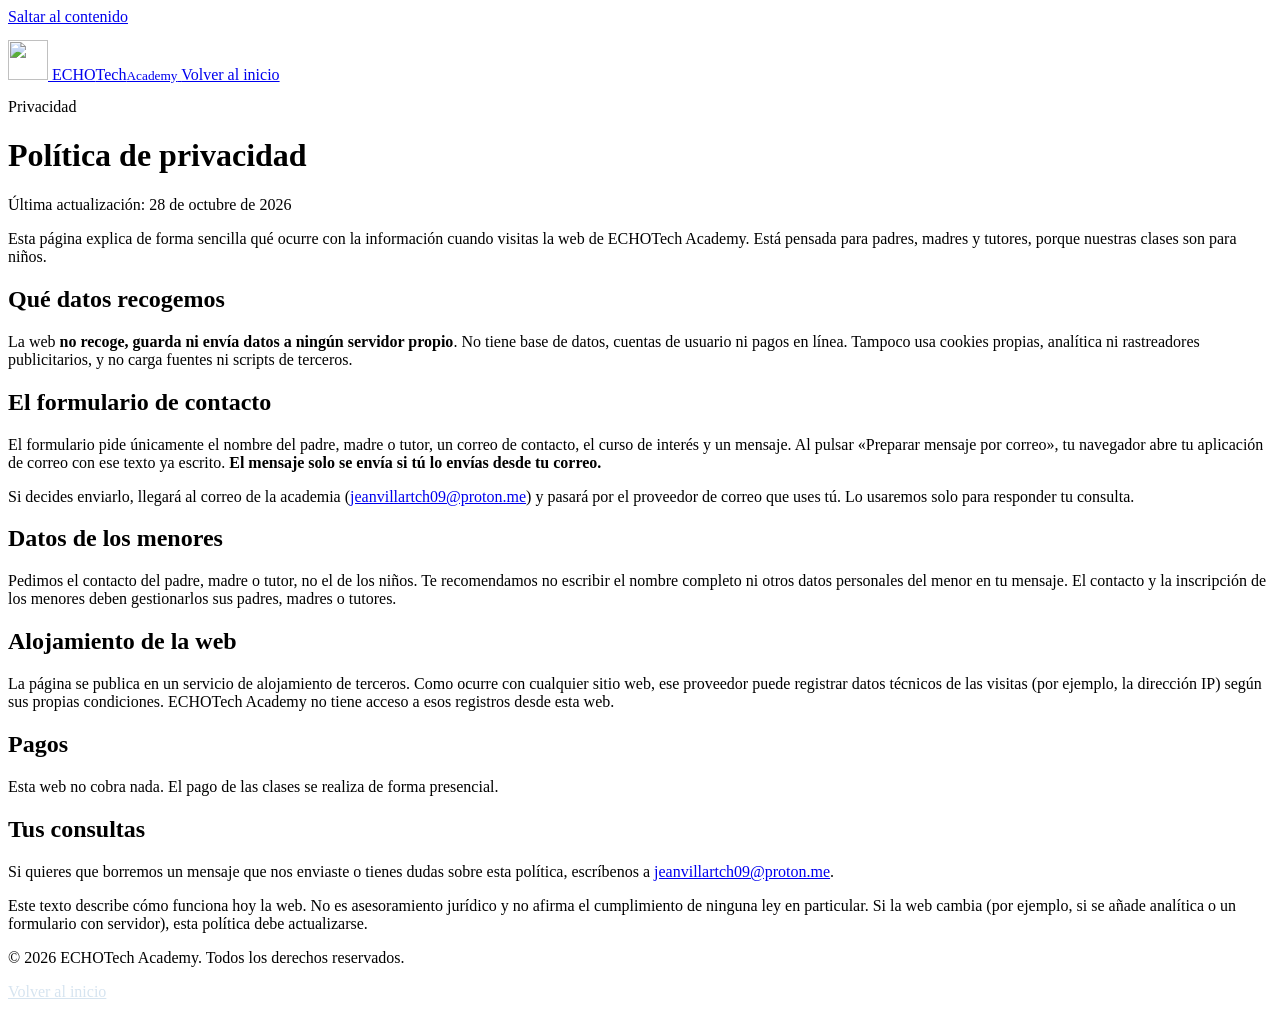
==== politica-privacidad.html @ c64ef02b "Add files via upload" ====
<!DOCTYPE html>
<html lang="es">
<head>
  <meta charset="utf-8">
  <meta name="viewport" content="width=device-width, initial-scale=1">
  <title>Política de privacidad | ECHOTech Academy</title>
  <meta name="description" content="Qué datos recoge (y qué datos no) la página web de ECHOTech Academy.">
  <meta name="theme-color" content="#071523">
  <link rel="icon" type="image/svg+xml" href="assets/icons/favicon.svg">
  <link rel="apple-touch-icon" href="assets/icons/apple-touch-icon.png">
  <link rel="stylesheet" href="css/styles.css">
</head>
<body>
  <a class="skip-link" href="#contenido">Saltar al contenido</a>

  <header class="site-header" style="position:static;height:auto;padding:14px 0">
    <div class="container header-inner" style="gap:16px;flex-wrap:wrap">
      <a class="brand" href="index.html" aria-label="ECHOTech Academy, volver al inicio">
        <img src="assets/images/logo-mark-dark.svg" width="40" height="40" alt="" aria-hidden="true">
        <span class="brand-name">ECHO<span>Tech</span><small>Academy</small></span>
      </a>
      <a class="btn btn-primary btn-sm" href="index.html">Volver al inicio</a>
    </div>
  </header>

  <main id="contenido" class="legal">
    <div class="container">
      <span class="eyebrow">Privacidad</span>
      <h1>Política de privacidad</h1>
      <p class="legal-date">Última actualización: 28 de octubre de 2026</p>

      <p>Esta página explica de forma sencilla qué ocurre con la información cuando visitas la web de ECHOTech Academy. Está pensada para padres, madres y tutores, porque nuestras clases son para niños.</p>

      <h2>Qué datos recogemos</h2>
      <p>La web <strong>no recoge, guarda ni envía datos a ningún servidor propio</strong>. No tiene base de datos, cuentas de usuario ni pagos en línea. Tampoco usa cookies propias, analítica ni rastreadores publicitarios, y no carga fuentes ni scripts de terceros.</p>

      <h2>El formulario de contacto</h2>
      <p>El formulario pide únicamente el nombre del padre, madre o tutor, un correo de contacto, el curso de interés y un mensaje. Al pulsar «Preparar mensaje por correo», tu navegador abre tu aplicación de correo con ese texto ya escrito. <strong>El mensaje solo se envía si tú lo envías desde tu correo.</strong></p>
      <p>Si decides enviarlo, llegará al correo de la academia (<a href="mailto:jeanvillartch09@proton.me">jeanvillartch09@proton.me</a>) y pasará por el proveedor de correo que uses tú. Lo usaremos solo para responder tu consulta.</p>

      <h2>Datos de los menores</h2>
      <p>Pedimos el contacto del padre, madre o tutor, no el de los niños. Te recomendamos no escribir el nombre completo ni otros datos personales del menor en tu mensaje. El contacto y la inscripción de los menores deben gestionarlos sus padres, madres o tutores.</p>

      <h2>Alojamiento de la web</h2>
      <p>La página se publica en un servicio de alojamiento de terceros. Como ocurre con cualquier sitio web, ese proveedor puede registrar datos técnicos de las visitas (por ejemplo, la dirección IP) según sus propias condiciones. ECHOTech Academy no tiene acceso a esos registros desde esta web.</p>

      <h2>Pagos</h2>
      <p>Esta web no cobra nada. El pago de las clases se realiza de forma presencial.</p>

      <h2>Tus consultas</h2>
      <p>Si quieres que borremos un mensaje que nos enviaste o tienes dudas sobre esta política, escríbenos a <a href="mailto:jeanvillartch09@proton.me">jeanvillartch09@proton.me</a>.</p>

      <p class="legal-note">Este texto describe cómo funciona hoy la web. No es asesoramiento jurídico y no afirma el cumplimiento de ninguna ley en particular. Si la web cambia (por ejemplo, si se añade analítica o un formulario con servidor), esta política debe actualizarse.</p>
    </div>
  </main>

  <footer class="site-footer">
    <div class="container footer-bottom" style="margin-top:0;border-top:0;padding-top:0">
      <p>© <span id="year">2026</span> ECHOTech Academy. Todos los derechos reservados.</p>
      <p><a href="index.html" style="color:#d6e4f0">Volver al inicio</a></p>
    </div>
  </footer>
  <script>
    var y = document.getElementById("year");
    if (y) y.textContent = String(new Date().getFullYear());
  </script>
</body>
</html>
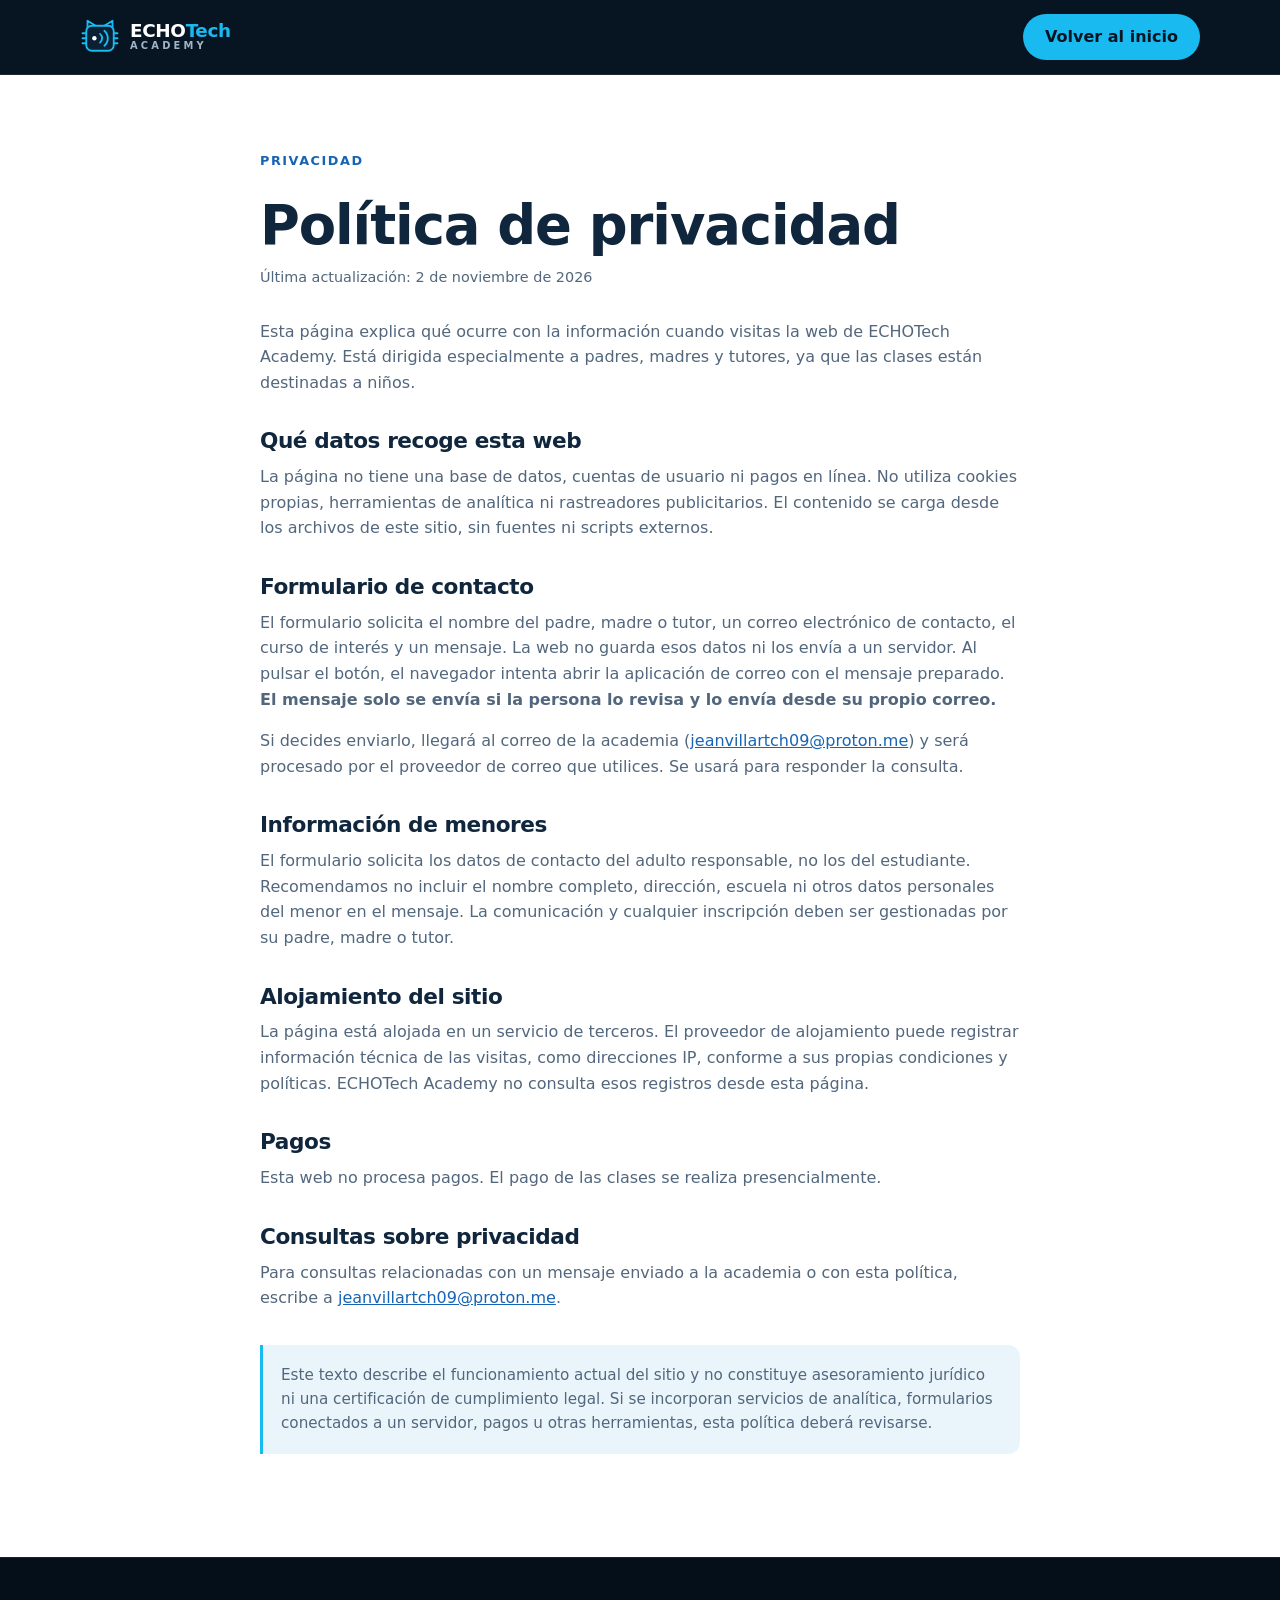
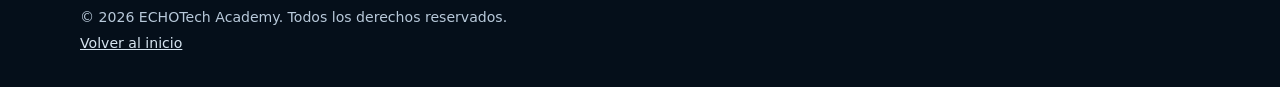
==== commit 8da529a1: "Fix privacy page asset paths and responsive layout" ====
--- a/politica-privacidad.html
+++ b/politica-privacidad.html
@@ -3,20 +3,28 @@
 <head>
   <meta charset="utf-8">
   <meta name="viewport" content="width=device-width, initial-scale=1">
+  <meta name="theme-color" content="#071523">
+  <meta name="description" content="Información sobre los datos que utiliza la página web de ECHOTech Academy.">
   <title>Política de privacidad | ECHOTech Academy</title>
-  <meta name="description" content="Qué datos recoge (y qué datos no) la página web de ECHOTech Academy.">
-  <meta name="theme-color" content="#071523">
-  <link rel="icon" type="image/svg+xml" href="assets/icons/favicon.svg">
-  <link rel="apple-touch-icon" href="assets/icons/apple-touch-icon.png">
-  <link rel="stylesheet" href="css/styles.css">
+  <link rel="icon" type="image/svg+xml" href="favicon.svg">
+  <link rel="apple-touch-icon" href="apple-touch-icon.png">
+  <link rel="stylesheet" href="styles.css">
+  <style>
+    .legal { padding: 72px 0 88px; }
+    .legal h1 { margin: 12px 0 8px; font-size: clamp(2.2rem, 5vw, 3.4rem); }
+    .legal h2 { margin: 34px 0 10px; font-size: 1.35rem; }
+    .legal p { max-width: 760px; color: var(--muted); }
+    .legal-date { font-size: .9rem; margin-bottom: 30px; }
+    .legal-note { margin-top: 34px; padding: 18px; border-left: 3px solid var(--cyan); background: #eaf5fb; border-radius: 0 12px 12px 0; }
+    .legal-header { position: static; height: auto; padding: 14px 0; }
+  </style>
 </head>
 <body>
   <a class="skip-link" href="#contenido">Saltar al contenido</a>
-
-  <header class="site-header" style="position:static;height:auto;padding:14px 0">
-    <div class="container header-inner" style="gap:16px;flex-wrap:wrap">
+  <header class="site-header legal-header">
+    <div class="container header-inner">
       <a class="brand" href="index.html" aria-label="ECHOTech Academy, volver al inicio">
-        <img src="assets/images/logo-mark-dark.svg" width="40" height="40" alt="" aria-hidden="true">
+        <img src="logo-mark-dark.svg" width="40" height="40" alt="" aria-hidden="true">
         <span class="brand-name">ECHO<span>Tech</span><small>Academy</small></span>
       </a>
       <a class="btn btn-primary btn-sm" href="index.html">Volver al inicio</a>
@@ -27,30 +35,30 @@
     <div class="container">
       <span class="eyebrow">Privacidad</span>
       <h1>Política de privacidad</h1>
-      <p class="legal-date">Última actualización: 28 de octubre de 2026</p>
+      <p class="legal-date">Última actualización: 2 de noviembre de 2026</p>
 
-      <p>Esta página explica de forma sencilla qué ocurre con la información cuando visitas la web de ECHOTech Academy. Está pensada para padres, madres y tutores, porque nuestras clases son para niños.</p>
+      <p>Esta página explica qué ocurre con la información cuando visitas la web de ECHOTech Academy. Está dirigida especialmente a padres, madres y tutores, ya que las clases están destinadas a niños.</p>
 
-      <h2>Qué datos recogemos</h2>
-      <p>La web <strong>no recoge, guarda ni envía datos a ningún servidor propio</strong>. No tiene base de datos, cuentas de usuario ni pagos en línea. Tampoco usa cookies propias, analítica ni rastreadores publicitarios, y no carga fuentes ni scripts de terceros.</p>
+      <h2>Qué datos recoge esta web</h2>
+      <p>La página no tiene una base de datos, cuentas de usuario ni pagos en línea. No utiliza cookies propias, herramientas de analítica ni rastreadores publicitarios. El contenido se carga desde los archivos de este sitio, sin fuentes ni scripts externos.</p>
 
-      <h2>El formulario de contacto</h2>
-      <p>El formulario pide únicamente el nombre del padre, madre o tutor, un correo de contacto, el curso de interés y un mensaje. Al pulsar «Preparar mensaje por correo», tu navegador abre tu aplicación de correo con ese texto ya escrito. <strong>El mensaje solo se envía si tú lo envías desde tu correo.</strong></p>
-      <p>Si decides enviarlo, llegará al correo de la academia (<a href="mailto:jeanvillartch09@proton.me">jeanvillartch09@proton.me</a>) y pasará por el proveedor de correo que uses tú. Lo usaremos solo para responder tu consulta.</p>
+      <h2>Formulario de contacto</h2>
+      <p>El formulario solicita el nombre del padre, madre o tutor, un correo electrónico de contacto, el curso de interés y un mensaje. La web no guarda esos datos ni los envía a un servidor. Al pulsar el botón, el navegador intenta abrir la aplicación de correo con el mensaje preparado. <strong>El mensaje solo se envía si la persona lo revisa y lo envía desde su propio correo.</strong></p>
+      <p>Si decides enviarlo, llegará al correo de la academia (<a href="mailto:jeanvillartch09@proton.me">jeanvillartch09@proton.me</a>) y será procesado por el proveedor de correo que utilices. Se usará para responder la consulta.</p>
 
-      <h2>Datos de los menores</h2>
-      <p>Pedimos el contacto del padre, madre o tutor, no el de los niños. Te recomendamos no escribir el nombre completo ni otros datos personales del menor en tu mensaje. El contacto y la inscripción de los menores deben gestionarlos sus padres, madres o tutores.</p>
+      <h2>Información de menores</h2>
+      <p>El formulario solicita los datos de contacto del adulto responsable, no los del estudiante. Recomendamos no incluir el nombre completo, dirección, escuela ni otros datos personales del menor en el mensaje. La comunicación y cualquier inscripción deben ser gestionadas por su padre, madre o tutor.</p>
 
-      <h2>Alojamiento de la web</h2>
-      <p>La página se publica en un servicio de alojamiento de terceros. Como ocurre con cualquier sitio web, ese proveedor puede registrar datos técnicos de las visitas (por ejemplo, la dirección IP) según sus propias condiciones. ECHOTech Academy no tiene acceso a esos registros desde esta web.</p>
+      <h2>Alojamiento del sitio</h2>
+      <p>La página está alojada en un servicio de terceros. El proveedor de alojamiento puede registrar información técnica de las visitas, como direcciones IP, conforme a sus propias condiciones y políticas. ECHOTech Academy no consulta esos registros desde esta página.</p>
 
       <h2>Pagos</h2>
-      <p>Esta web no cobra nada. El pago de las clases se realiza de forma presencial.</p>
+      <p>Esta web no procesa pagos. El pago de las clases se realiza presencialmente.</p>
 
-      <h2>Tus consultas</h2>
-      <p>Si quieres que borremos un mensaje que nos enviaste o tienes dudas sobre esta política, escríbenos a <a href="mailto:jeanvillartch09@proton.me">jeanvillartch09@proton.me</a>.</p>
+      <h2>Consultas sobre privacidad</h2>
+      <p>Para consultas relacionadas con un mensaje enviado a la academia o con esta política, escribe a <a href="mailto:jeanvillartch09@proton.me">jeanvillartch09@proton.me</a>.</p>
 
-      <p class="legal-note">Este texto describe cómo funciona hoy la web. No es asesoramiento jurídico y no afirma el cumplimiento de ninguna ley en particular. Si la web cambia (por ejemplo, si se añade analítica o un formulario con servidor), esta política debe actualizarse.</p>
+      <p class="legal-note">Este texto describe el funcionamiento actual del sitio y no constituye asesoramiento jurídico ni una certificación de cumplimiento legal. Si se incorporan servicios de analítica, formularios conectados a un servidor, pagos u otras herramientas, esta política deberá revisarse.</p>
     </div>
   </main>
 
@@ -61,8 +69,8 @@
     </div>
   </footer>
   <script>
-    var y = document.getElementById("year");
-    if (y) y.textContent = String(new Date().getFullYear());
+    var year = document.getElementById("year");
+    if (year) year.textContent = String(new Date().getFullYear());
   </script>
 </body>
-</html>
+</html>
--- a/styles.css
+++ b/styles.css
@@ -0,0 +1,1274 @@
+/* =========================================================
+   ECHOTech Academy – Hoja de estilos (mobile-first)
+   Índice:
+   1. Variables y base
+   2. Utilidades y botones
+   3. Encabezado y navegación
+   4. Hero
+   5. Cursos
+   6. Sobre nosotros
+   7. Información y precio
+   8. Preguntas frecuentes
+   9. Contacto y formulario
+   10. Pie de página
+   11. Animaciones y movimiento reducido
+   ========================================================= */
+
+/* 1. Variables y base ------------------------------------ */
+:root {
+  --night: #071523;
+  --navy: #0c2034;
+  --cyan: #19baf0;
+  --blue: #1764b4;
+  --white: #ffffff;
+  --light: #f5f9fd;
+  --text: #10263d;
+  --muted: #52677d;
+  --line: #d9e5f1;
+  --radius: 18px;
+  --header-h: 68px;
+  --shadow: 0 10px 30px rgba(16, 38, 61, 0.1);
+  --font: "Inter", "Manrope", system-ui, -apple-system, "Segoe UI", Roboto,
+    "Helvetica Neue", Arial, sans-serif;
+}
+
+*,
+*::before,
+*::after {
+  box-sizing: border-box;
+}
+
+html {
+  scroll-behavior: smooth;
+  scroll-padding-top: calc(var(--header-h) + 16px);
+  -webkit-text-size-adjust: 100%;
+}
+
+body {
+  margin: 0;
+  font-family: var(--font);
+  font-size: 1rem;
+  line-height: 1.6;
+  color: var(--text);
+  background: var(--light);
+  overflow-x: clip;
+}
+
+img,
+svg {
+  display: block;
+  max-width: 100%;
+  height: auto;
+}
+
+h1,
+h2,
+h3 {
+  margin: 0 0 0.5em;
+  line-height: 1.15;
+  letter-spacing: -0.02em;
+}
+
+p {
+  margin: 0 0 1em;
+}
+
+a {
+  color: var(--blue);
+}
+
+:focus-visible {
+  outline: 3px solid var(--blue);
+  outline-offset: 3px;
+  border-radius: 6px;
+}
+
+.dark :focus-visible,
+.site-header :focus-visible,
+.site-footer :focus-visible,
+.skip-link:focus-visible {
+  outline-color: var(--cyan);
+}
+
+.container {
+  width: min(100% - 40px, 1120px);
+  margin-inline: auto;
+}
+
+/* 2. Utilidades y botones -------------------------------- */
+.sr-only {
+  position: absolute;
+  width: 1px;
+  height: 1px;
+  margin: -1px;
+  padding: 0;
+  overflow: hidden;
+  clip: rect(0, 0, 0, 0);
+  white-space: nowrap;
+  border: 0;
+}
+
+.skip-link {
+  position: fixed;
+  top: 8px;
+  left: 8px;
+  z-index: 200;
+  padding: 10px 16px;
+  background: var(--night);
+  color: var(--white);
+  border-radius: 8px;
+  transform: translateY(-200%);
+}
+
+.skip-link:focus {
+  transform: translateY(0);
+}
+
+.section {
+  padding: 72px 0;
+}
+
+.dark {
+  background: var(--night);
+  color: var(--white);
+}
+
+.section-head {
+  max-width: 680px;
+  margin-bottom: 40px;
+}
+
+.section-head p {
+  color: var(--muted);
+  font-size: 1.08rem;
+}
+
+.dark .section-head p {
+  color: #b8c9da;
+}
+
+.eyebrow {
+  display: inline-block;
+  margin-bottom: 0.75rem;
+  font-size: 0.8rem;
+  font-weight: 700;
+  letter-spacing: 0.12em;
+  text-transform: uppercase;
+  color: var(--blue);
+}
+
+.dark .eyebrow {
+  color: var(--cyan);
+}
+
+h2 {
+  font-size: clamp(1.7rem, 5.5vw, 2.5rem);
+  font-weight: 800;
+}
+
+.btn {
+  display: inline-flex;
+  align-items: center;
+  justify-content: center;
+  gap: 8px;
+  min-height: 48px;
+  padding: 12px 24px;
+  font: inherit;
+  font-weight: 700;
+  text-align: center;
+  text-decoration: none;
+  border: 2px solid transparent;
+  border-radius: 999px;
+  cursor: pointer;
+  transition: transform 0.2s ease, box-shadow 0.2s ease, background 0.2s ease,
+    color 0.2s ease, border-color 0.2s ease;
+}
+
+.btn:hover {
+  transform: translateY(-2px);
+}
+
+.btn:active {
+  transform: translateY(0);
+}
+
+.btn-primary {
+  background: var(--cyan);
+  color: var(--night);
+}
+
+.btn-primary:hover {
+  background: #4cccf6;
+  box-shadow: 0 8px 22px rgba(25, 186, 240, 0.35);
+}
+
+.btn-ghost {
+  color: var(--white);
+  border-color: rgba(255, 255, 255, 0.45);
+  background: transparent;
+}
+
+.btn-ghost:hover {
+  border-color: var(--cyan);
+  background: rgba(25, 186, 240, 0.12);
+}
+
+.btn-outline {
+  color: var(--blue);
+  border-color: var(--blue);
+  background: transparent;
+}
+
+.btn-outline:hover {
+  background: var(--blue);
+  color: var(--white);
+}
+
+.btn-sm {
+  min-height: 44px;
+  padding: 8px 20px;
+}
+
+/* 3. Encabezado y navegación ----------------------------- */
+.site-header {
+  position: fixed;
+  inset: 0 0 auto 0;
+  z-index: 100;
+  height: var(--header-h);
+  background: var(--night);
+  color: var(--white);
+  border-bottom: 1px solid rgba(255, 255, 255, 0.08);
+  transition: box-shadow 0.25s ease;
+}
+
+.site-header.is-scrolled {
+  box-shadow: 0 6px 24px rgba(0, 0, 0, 0.35);
+}
+
+.header-inner {
+  display: flex;
+  align-items: center;
+  justify-content: space-between;
+  height: 100%;
+}
+
+.brand {
+  display: inline-flex;
+  align-items: center;
+  gap: 10px;
+  color: var(--white);
+  text-decoration: none;
+}
+
+.brand img {
+  width: 40px;
+  height: 40px;
+}
+
+.brand-name {
+  font-size: 1.15rem;
+  font-weight: 800;
+  letter-spacing: -0.02em;
+  line-height: 1.1;
+}
+
+.brand-name span {
+  color: var(--cyan);
+}
+
+.brand-name small {
+  display: block;
+  font-size: 0.62rem;
+  font-weight: 600;
+  letter-spacing: 0.32em;
+  text-transform: uppercase;
+  color: #9fb4c7;
+}
+
+.nav-toggle {
+  display: inline-flex;
+  flex-direction: column;
+  align-items: center;
+  justify-content: center;
+  gap: 5px;
+  width: 48px;
+  height: 48px;
+  padding: 0;
+  background: transparent;
+  border: 2px solid rgba(255, 255, 255, 0.3);
+  border-radius: 12px;
+  cursor: pointer;
+}
+
+.nav-toggle .bar {
+  display: block;
+  width: 22px;
+  height: 2.5px;
+  background: var(--white);
+  border-radius: 2px;
+  transition: transform 0.25s ease, opacity 0.2s ease;
+}
+
+.nav-toggle[aria-expanded="true"] .bar:nth-child(2) {
+  transform: translateY(7.5px) rotate(45deg);
+}
+
+.nav-toggle[aria-expanded="true"] .bar:nth-child(3) {
+  opacity: 0;
+}
+
+.nav-toggle[aria-expanded="true"] .bar:nth-child(4) {
+  transform: translateY(-7.5px) rotate(-45deg);
+}
+
+/* Menú móvil: panel desplegable bajo el encabezado */
+.nav-menu {
+  position: absolute;
+  top: var(--header-h);
+  left: 0;
+  right: 0;
+  margin: 0;
+  padding: 12px 20px 22px;
+  list-style: none;
+  background: var(--navy);
+  border-bottom: 1px solid rgba(255, 255, 255, 0.1);
+  opacity: 0;
+  visibility: hidden;
+  transform: translateY(-8px);
+  transition: opacity 0.25s ease, transform 0.25s ease, visibility 0s 0.25s;
+}
+
+.nav-menu.is-open {
+  opacity: 1;
+  visibility: visible;
+  transform: translateY(0);
+  transition-delay: 0s;
+}
+
+.nav-menu a:not(.btn) {
+  display: block;
+  padding: 14px 4px;
+  color: #d6e4f0;
+  font-weight: 600;
+  text-decoration: none;
+  border-bottom: 1px solid rgba(255, 255, 255, 0.08);
+}
+
+.nav-menu a:not(.btn):hover {
+  color: var(--white);
+}
+
+.nav-menu .nav-cta {
+  margin-top: 16px;
+}
+
+.nav-menu .nav-cta .btn {
+  width: 100%;
+}
+
+/* Sin JavaScript: el menú se muestra siempre */
+html:not(.js) .nav-toggle {
+  display: none;
+}
+
+html:not(.js) .site-header {
+  position: static;
+  height: auto;
+}
+
+html:not(.js) .nav-menu {
+  position: static;
+  opacity: 1;
+  visibility: visible;
+  transform: none;
+}
+
+html:not(.js) .hero {
+  padding-top: 40px;
+}
+
+/* 4. Hero ------------------------------------------------ */
+.hero {
+  position: relative;
+  padding: calc(var(--header-h) + 44px) 0 64px;
+  overflow: hidden;
+  color: var(--white);
+  background: radial-gradient(
+      800px 480px at 90% 0%,
+      rgba(25, 186, 240, 0.22),
+      transparent 60%
+    ),
+    radial-gradient(
+      700px 480px at 0% 100%,
+      rgba(23, 100, 180, 0.35),
+      transparent 60%
+    ),
+    var(--night);
+}
+
+.hero::before {
+  content: "";
+  position: absolute;
+  inset: 0;
+  background-image: linear-gradient(rgba(255, 255, 255, 0.045) 1px, transparent 1px),
+    linear-gradient(90deg, rgba(255, 255, 255, 0.045) 1px, transparent 1px);
+  background-size: 48px 48px;
+  mask-image: linear-gradient(to bottom, #000 0%, transparent 85%);
+  -webkit-mask-image: linear-gradient(to bottom, #000 0%, transparent 85%);
+  pointer-events: none;
+}
+
+.hero-grid {
+  position: relative;
+  display: grid;
+  gap: 40px;
+  align-items: center;
+}
+
+.hero-badge {
+  display: inline-block;
+  margin-bottom: 18px;
+  padding: 6px 14px;
+  font-size: 0.85rem;
+  font-weight: 700;
+  letter-spacing: 0.04em;
+  color: var(--cyan);
+  background: rgba(25, 186, 240, 0.12);
+  border: 1px solid rgba(25, 186, 240, 0.35);
+  border-radius: 999px;
+}
+
+.hero h1 {
+  font-size: clamp(2.4rem, 11vw, 4.2rem);
+  font-weight: 800;
+  margin-bottom: 0.25em;
+}
+
+.hero h1 span {
+  color: var(--cyan);
+}
+
+.hero-tagline {
+  margin-bottom: 0.6em;
+  font-size: clamp(1.2rem, 4.6vw, 1.6rem);
+  font-weight: 700;
+}
+
+.hero-desc {
+  max-width: 540px;
+  color: #b8c9da;
+  font-size: 1.1rem;
+}
+
+.hero-actions {
+  display: flex;
+  flex-direction: column;
+  gap: 12px;
+  margin: 28px 0 26px;
+}
+
+.hero-facts {
+  display: flex;
+  flex-wrap: wrap;
+  gap: 10px;
+  margin: 0;
+  padding: 0;
+  list-style: none;
+}
+
+.hero-facts li {
+  padding: 6px 14px;
+  font-size: 0.9rem;
+  font-weight: 600;
+  color: #d6e4f0;
+  background: rgba(255, 255, 255, 0.07);
+  border-radius: 999px;
+}
+
+.hero-visual img {
+  width: 100%;
+  max-width: 560px;
+  margin-inline: auto;
+}
+
+/* 5. Cursos ---------------------------------------------- */
+.courses {
+  background: var(--light);
+}
+
+.course-grid {
+  display: grid;
+  gap: 20px;
+  grid-template-columns: repeat(auto-fit, minmax(min(100%, 250px), 1fr));
+}
+
+.course-card {
+  display: flex;
+  flex-direction: column;
+  padding: 26px 24px 24px;
+  background: var(--white);
+  border: 1px solid var(--line);
+  border-top: 4px solid var(--accent);
+  border-radius: var(--radius);
+  box-shadow: var(--shadow);
+  transition: transform 0.25s ease, box-shadow 0.25s ease;
+}
+
+.course-card:hover {
+  transform: translateY(-4px);
+  box-shadow: 0 18px 38px rgba(16, 38, 61, 0.16);
+}
+
+.course-card--1 { --accent: #19baf0; --accent-dark: #0a7ba3; --accent-soft: #e3f6fd; }
+.course-card--2 { --accent: #1764b4; --accent-dark: #1764b4; --accent-soft: #e6effa; }
+.course-card--3 { --accent: #7b61ff; --accent-dark: #5238d6; --accent-soft: #eeeaff; }
+.course-card--4 { --accent: #12b886; --accent-dark: #0b7a59; --accent-soft: #e0f7ef; }
+
+.course-icon {
+  display: grid;
+  place-items: center;
+  width: 56px;
+  height: 56px;
+  margin-bottom: 16px;
+  color: var(--accent-dark);
+  background: var(--accent-soft);
+  border-radius: 14px;
+}
+
+.course-icon svg {
+  width: 28px;
+  height: 28px;
+}
+
+.course-card h3 {
+  font-size: 1.35rem;
+  font-weight: 800;
+}
+
+.course-card > p {
+  color: var(--muted);
+  font-size: 0.98rem;
+}
+
+.topics-label {
+  margin: 4px 0 8px;
+  font-size: 0.78rem;
+  font-weight: 700;
+  letter-spacing: 0.08em;
+  text-transform: uppercase;
+  color: var(--muted);
+}
+
+.topics {
+  margin: 0 0 22px;
+  padding: 0;
+  list-style: none;
+  font-size: 0.95rem;
+}
+
+.topics li {
+  position: relative;
+  padding: 3px 0 3px 24px;
+}
+
+.topics li::before {
+  content: "";
+  position: absolute;
+  left: 4px;
+  top: 0.78em;
+  width: 8px;
+  height: 8px;
+  background: var(--accent);
+  border-radius: 50%;
+}
+
+.course-card .btn {
+  margin-top: auto;
+}
+
+.courses-note {
+  margin: 28px 0 0;
+  padding: 16px 20px;
+  font-size: 0.95rem;
+  color: var(--muted);
+  background: var(--white);
+  border-left: 4px solid var(--cyan);
+  border-radius: 10px;
+}
+
+/* 6. Sobre nosotros -------------------------------------- */
+.about {
+  background: var(--night);
+}
+
+.principles {
+  display: grid;
+  gap: 16px;
+  margin: 0;
+  padding: 0;
+  list-style: none;
+  counter-reset: principle;
+  grid-template-columns: repeat(auto-fit, minmax(min(100%, 300px), 1fr));
+}
+
+.principles li {
+  position: relative;
+  padding: 22px 22px 22px 78px;
+  background: var(--navy);
+  border: 1px solid rgba(255, 255, 255, 0.08);
+  border-radius: var(--radius);
+  counter-increment: principle;
+}
+
+.principles li::before {
+  content: counter(principle);
+  position: absolute;
+  left: 22px;
+  top: 22px;
+  display: grid;
+  place-items: center;
+  width: 40px;
+  height: 40px;
+  font-weight: 800;
+  color: var(--night);
+  background: var(--cyan);
+  border-radius: 12px;
+}
+
+.principles h3 {
+  margin-bottom: 4px;
+  font-size: 1.08rem;
+}
+
+.principles p {
+  margin: 0;
+  font-size: 0.95rem;
+  color: #b8c9da;
+}
+
+/* 7. Información y precio -------------------------------- */
+.info {
+  background: var(--light);
+}
+
+.info-grid {
+  display: grid;
+  gap: 24px;
+}
+
+.info-list {
+  display: grid;
+  gap: 14px;
+  margin: 0;
+}
+
+.info-list > div {
+  padding: 20px 22px;
+  background: var(--white);
+  border: 1px solid var(--line);
+  border-radius: var(--radius);
+}
+
+.info-list dt {
+  font-size: 0.8rem;
+  font-weight: 700;
+  letter-spacing: 0.1em;
+  text-transform: uppercase;
+  color: var(--muted);
+}
+
+.info-list dd {
+  margin: 4px 0 0;
+  font-size: 1.3rem;
+  font-weight: 800;
+}
+
+.price-card {
+  display: flex;
+  flex-direction: column;
+  justify-content: center;
+  padding: 34px 28px;
+  color: var(--white);
+  background: linear-gradient(150deg, var(--navy), var(--night));
+  border: 2px solid var(--cyan);
+  border-radius: 22px;
+  box-shadow: 0 18px 44px rgba(7, 21, 35, 0.3);
+}
+
+.price-label {
+  font-size: 0.85rem;
+  font-weight: 700;
+  letter-spacing: 0.12em;
+  text-transform: uppercase;
+  color: var(--cyan);
+}
+
+.price-amount {
+  margin: 6px 0 0;
+  font-size: clamp(3.4rem, 15vw, 5rem);
+  font-weight: 800;
+  line-height: 1;
+  letter-spacing: -0.03em;
+}
+
+.price-amount small {
+  font-size: 0.32em;
+  font-weight: 700;
+  letter-spacing: 0;
+  color: #b8c9da;
+}
+
+.price-note {
+  margin: 14px 0 22px;
+  color: #b8c9da;
+}
+
+.info-note {
+  margin: 28px 0 0;
+  color: var(--muted);
+}
+
+/* 8. Preguntas frecuentes -------------------------------- */
+.faq {
+  background: var(--white);
+}
+
+.faq-list {
+  display: grid;
+  gap: 12px;
+  max-width: 820px;
+}
+
+.faq-item {
+  background: var(--light);
+  border: 1px solid var(--line);
+  border-radius: 14px;
+}
+
+.faq-item h3 {
+  margin: 0;
+  font-size: 1rem;
+  letter-spacing: 0;
+}
+
+.faq-q {
+  display: flex;
+  align-items: center;
+  justify-content: space-between;
+  gap: 16px;
+  width: 100%;
+  min-height: 56px;
+  padding: 14px 20px;
+  font: inherit;
+  font-weight: 700;
+  text-align: left;
+  color: var(--text);
+  background: transparent;
+  border: 0;
+  border-radius: 14px;
+  cursor: pointer;
+}
+
+.faq-q:hover {
+  color: var(--blue);
+}
+
+.faq-icon {
+  position: relative;
+  flex: none;
+  width: 22px;
+  height: 22px;
+}
+
+.faq-icon::before,
+.faq-icon::after {
+  content: "";
+  position: absolute;
+  top: 50%;
+  left: 50%;
+  width: 14px;
+  height: 2.5px;
+  margin: -1.25px 0 0 -7px;
+  background: var(--blue);
+  border-radius: 2px;
+  transition: transform 0.25s ease;
+}
+
+.faq-icon::after {
+  transform: rotate(90deg);
+}
+
+.faq-item.is-open .faq-icon::after {
+  transform: rotate(0deg);
+}
+
+.faq-panel {
+  display: grid;
+  grid-template-rows: 1fr;
+}
+
+.faq-panel > div {
+  overflow: hidden;
+}
+
+.faq-panel p {
+  margin: 0;
+  padding: 0 20px 18px;
+  color: var(--muted);
+}
+
+/* Con JavaScript, el panel empieza cerrado */
+.js .faq-panel {
+  grid-template-rows: 0fr;
+  visibility: hidden;
+  transition: grid-template-rows 0.3s ease, visibility 0s 0.3s;
+}
+
+.js .faq-item.is-open .faq-panel {
+  grid-template-rows: 1fr;
+  visibility: visible;
+  transition-delay: 0s;
+}
+
+/* 9. Contacto y formulario ------------------------------- */
+.contact {
+  background: radial-gradient(
+      700px 420px at 100% 0%,
+      rgba(25, 186, 240, 0.18),
+      transparent 60%
+    ),
+    var(--night);
+}
+
+.contact-grid {
+  display: grid;
+  gap: 32px;
+}
+
+.contact-steps {
+  margin: 24px 0 0;
+  padding: 0;
+  list-style: none;
+  counter-reset: step;
+}
+
+.contact-steps li {
+  position: relative;
+  margin-bottom: 14px;
+  padding-left: 44px;
+  color: #d6e4f0;
+  counter-increment: step;
+}
+
+.contact-steps li::before {
+  content: counter(step);
+  position: absolute;
+  left: 0;
+  top: -2px;
+  display: grid;
+  place-items: center;
+  width: 30px;
+  height: 30px;
+  font-size: 0.9rem;
+  font-weight: 800;
+  color: var(--night);
+  background: var(--cyan);
+  border-radius: 50%;
+}
+
+.form-card {
+  padding: 26px 22px;
+  color: var(--text);
+  background: var(--white);
+  border-radius: 22px;
+  box-shadow: 0 20px 50px rgba(0, 0, 0, 0.35);
+}
+
+.admin-notice {
+  margin-bottom: 20px;
+  padding: 14px 16px;
+  font-size: 0.95rem;
+  color: #5a4300;
+  background: #fff4ce;
+  border: 1px solid #e5c34d;
+  border-radius: 12px;
+}
+
+.admin-notice code {
+  padding: 1px 6px;
+  font-size: 0.9em;
+  background: rgba(0, 0, 0, 0.07);
+  border-radius: 4px;
+}
+
+.field {
+  margin-bottom: 18px;
+}
+
+.field label {
+  display: block;
+  margin-bottom: 6px;
+  font-weight: 700;
+}
+
+.field input,
+.field select,
+.field textarea {
+  width: 100%;
+  min-height: 48px;
+  padding: 12px 14px;
+  font: inherit;
+  font-size: 1rem;
+  color: var(--text);
+  background: var(--white);
+  border: 2px solid #9db3c9;
+  border-radius: 12px;
+  transition: border-color 0.2s ease, box-shadow 0.2s ease;
+}
+
+.field textarea {
+  min-height: 130px;
+  resize: vertical;
+}
+
+.field input:focus,
+.field select:focus,
+.field textarea:focus {
+  border-color: var(--blue);
+  box-shadow: 0 0 0 3px rgba(23, 100, 180, 0.25);
+  outline: none;
+}
+
+.field [aria-invalid="true"] {
+  border-color: #b3261e;
+}
+
+.field-hint {
+  margin: 6px 0 0;
+  font-size: 0.85rem;
+  color: var(--muted);
+}
+
+.field-error {
+  min-height: 1.3em;
+  margin: 6px 0 0;
+  font-size: 0.9rem;
+  font-weight: 600;
+  color: #b3261e;
+}
+
+.field-error:empty {
+  min-height: 0;
+  margin: 0;
+}
+
+.field select.is-highlighted {
+  animation: select-glow 1.6s ease;
+}
+
+.course-status {
+  margin: 6px 0 0;
+  font-size: 0.9rem;
+  font-weight: 600;
+  color: #0b7a59;
+}
+
+.form-privacy {
+  margin: 4px 0 18px;
+  padding: 14px 16px;
+  font-size: 0.88rem;
+  color: var(--muted);
+  background: var(--light);
+  border-radius: 12px;
+}
+
+.form-privacy p {
+  margin: 0 0 0.6em;
+}
+
+.form-privacy p:last-child {
+  margin: 0;
+}
+
+.form-status {
+  margin-top: 18px;
+  padding: 14px 16px;
+  font-weight: 600;
+  border-radius: 12px;
+}
+
+.form-status:empty {
+  display: none;
+}
+
+.form-status.is-info {
+  color: #0b4f7a;
+  background: #e3f6fd;
+  border: 1px solid #9bd9f2;
+}
+
+.form-status.is-warn {
+  color: #5a4300;
+  background: #fff4ce;
+  border: 1px solid #e5c34d;
+}
+
+.form-status.is-error {
+  color: #8c1d18;
+  background: #fdeceb;
+  border: 1px solid #f1a9a5;
+}
+
+.fallback {
+  margin-top: 14px;
+  font-size: 0.92rem;
+}
+
+.fallback summary {
+  cursor: pointer;
+  font-weight: 700;
+  color: var(--blue);
+}
+
+.fallback textarea {
+  width: 100%;
+  min-height: 150px;
+  margin: 10px 0;
+  padding: 12px;
+  font: inherit;
+  font-size: 0.9rem;
+  color: var(--text);
+  background: var(--light);
+  border: 1px solid var(--line);
+  border-radius: 10px;
+}
+
+.fallback-address {
+  margin: 10px 0 0;
+}
+
+/* 10. Pie de página -------------------------------------- */
+.site-footer {
+  padding: 48px 0 28px;
+  color: #b8c9da;
+  background: #050f1a;
+  border-top: 1px solid rgba(255, 255, 255, 0.08);
+}
+
+.footer-grid {
+  display: grid;
+  gap: 28px;
+}
+
+.site-footer .brand {
+  margin-bottom: 12px;
+}
+
+.footer-tagline {
+  max-width: 320px;
+  margin: 0;
+}
+
+.footer-title {
+  margin: 0 0 10px;
+  font-size: 0.8rem;
+  letter-spacing: 0.12em;
+  text-transform: uppercase;
+  color: var(--white);
+}
+
+.footer-links {
+  display: grid;
+  gap: 2px;
+  margin: 0;
+  padding: 0;
+  list-style: none;
+}
+
+.footer-links a {
+  display: inline-block;
+  padding: 6px 0;
+  color: #d6e4f0;
+  text-decoration: none;
+}
+
+.footer-links a:hover {
+  color: var(--cyan);
+  text-decoration: underline;
+}
+
+.footer-bottom {
+  margin-top: 32px;
+  padding-top: 20px;
+  font-size: 0.88rem;
+  border-top: 1px solid rgba(255, 255, 255, 0.08);
+}
+
+.footer-bottom p {
+  margin: 0 0 4px;
+}
+
+/* Página de política de privacidad */
+.legal {
+  padding: 48px 0 80px;
+  background: var(--white);
+}
+
+.legal .container {
+  max-width: 760px;
+}
+
+.legal h1 {
+  font-size: clamp(2rem, 7vw, 2.8rem);
+  font-weight: 800;
+}
+
+.legal h2 {
+  margin-top: 1.8em;
+  font-size: 1.3rem;
+}
+
+.legal-date {
+  color: var(--muted);
+}
+
+.legal-note {
+  margin-top: 2em;
+  padding: 16px 20px;
+  font-size: 0.95rem;
+  color: var(--muted);
+  background: var(--light);
+  border-left: 4px solid var(--cyan);
+  border-radius: 10px;
+}
+
+/* 11. Animaciones y movimiento reducido ------------------ */
+@keyframes select-glow {
+  0% { box-shadow: 0 0 0 0 rgba(25, 186, 240, 0.7); border-color: var(--cyan); }
+  60% { box-shadow: 0 0 0 10px rgba(25, 186, 240, 0); border-color: var(--cyan); }
+  100% { box-shadow: 0 0 0 0 rgba(25, 186, 240, 0); }
+}
+
+/* Aparición suave: solo cuando JavaScript está activo */
+.js .reveal {
+  opacity: 0;
+  transform: translateY(18px);
+  transition: opacity 0.6s ease, transform 0.6s ease;
+}
+
+.js .reveal.is-visible {
+  opacity: 1;
+  transform: none;
+}
+
+/* Pantallas medianas ------------------------------------- */
+@media (min-width: 640px) {
+  .hero-actions {
+    flex-direction: row;
+  }
+
+  .section {
+    padding: 88px 0;
+  }
+
+  .form-card {
+    padding: 34px 32px;
+  }
+
+  .footer-grid {
+    grid-template-columns: 1.4fr 1fr 1fr;
+  }
+}
+
+/* Escritorio: barra horizontal --------------------------- */
+@media (min-width: 900px) {
+  :root {
+    --header-h: 76px;
+  }
+
+  .nav-toggle {
+    display: none;
+  }
+
+  .nav-menu {
+    position: static;
+    display: flex;
+    align-items: center;
+    gap: 6px;
+    padding: 0;
+    background: transparent;
+    border: 0;
+    opacity: 1;
+    visibility: visible;
+    transform: none;
+    transition: none;
+  }
+
+  .nav-menu a:not(.btn) {
+    position: relative;
+    padding: 10px 12px;
+    border-bottom: 0;
+  }
+
+  .nav-menu a:not(.btn)::after {
+    content: "";
+    position: absolute;
+    left: 12px;
+    right: 12px;
+    bottom: 4px;
+    height: 2px;
+    background: var(--cyan);
+    transform: scaleX(0);
+    transition: transform 0.25s ease;
+  }
+
+  .nav-menu a:not(.btn):hover::after {
+    transform: scaleX(1);
+  }
+
+  .nav-menu .nav-cta {
+    margin: 0 0 0 10px;
+  }
+
+  .nav-menu .nav-cta .btn {
+    width: auto;
+  }
+
+  .hero {
+    padding: calc(var(--header-h) + 64px) 0 88px;
+  }
+
+  .hero-grid {
+    grid-template-columns: 1.05fr 1fr;
+    gap: 56px;
+  }
+
+  .info-grid {
+    grid-template-columns: 1fr 1fr;
+    align-items: stretch;
+  }
+
+  .contact-grid {
+    grid-template-columns: 0.9fr 1.1fr;
+    gap: 56px;
+    align-items: start;
+  }
+}
+
+@media (prefers-reduced-motion: reduce) {
+  html {
+    scroll-behavior: auto;
+  }
+
+  *,
+  *::before,
+  *::after {
+    animation: none !important;
+    transition: none !important;
+  }
+
+  .js .reveal {
+    opacity: 1;
+    transform: none;
+  }
+}
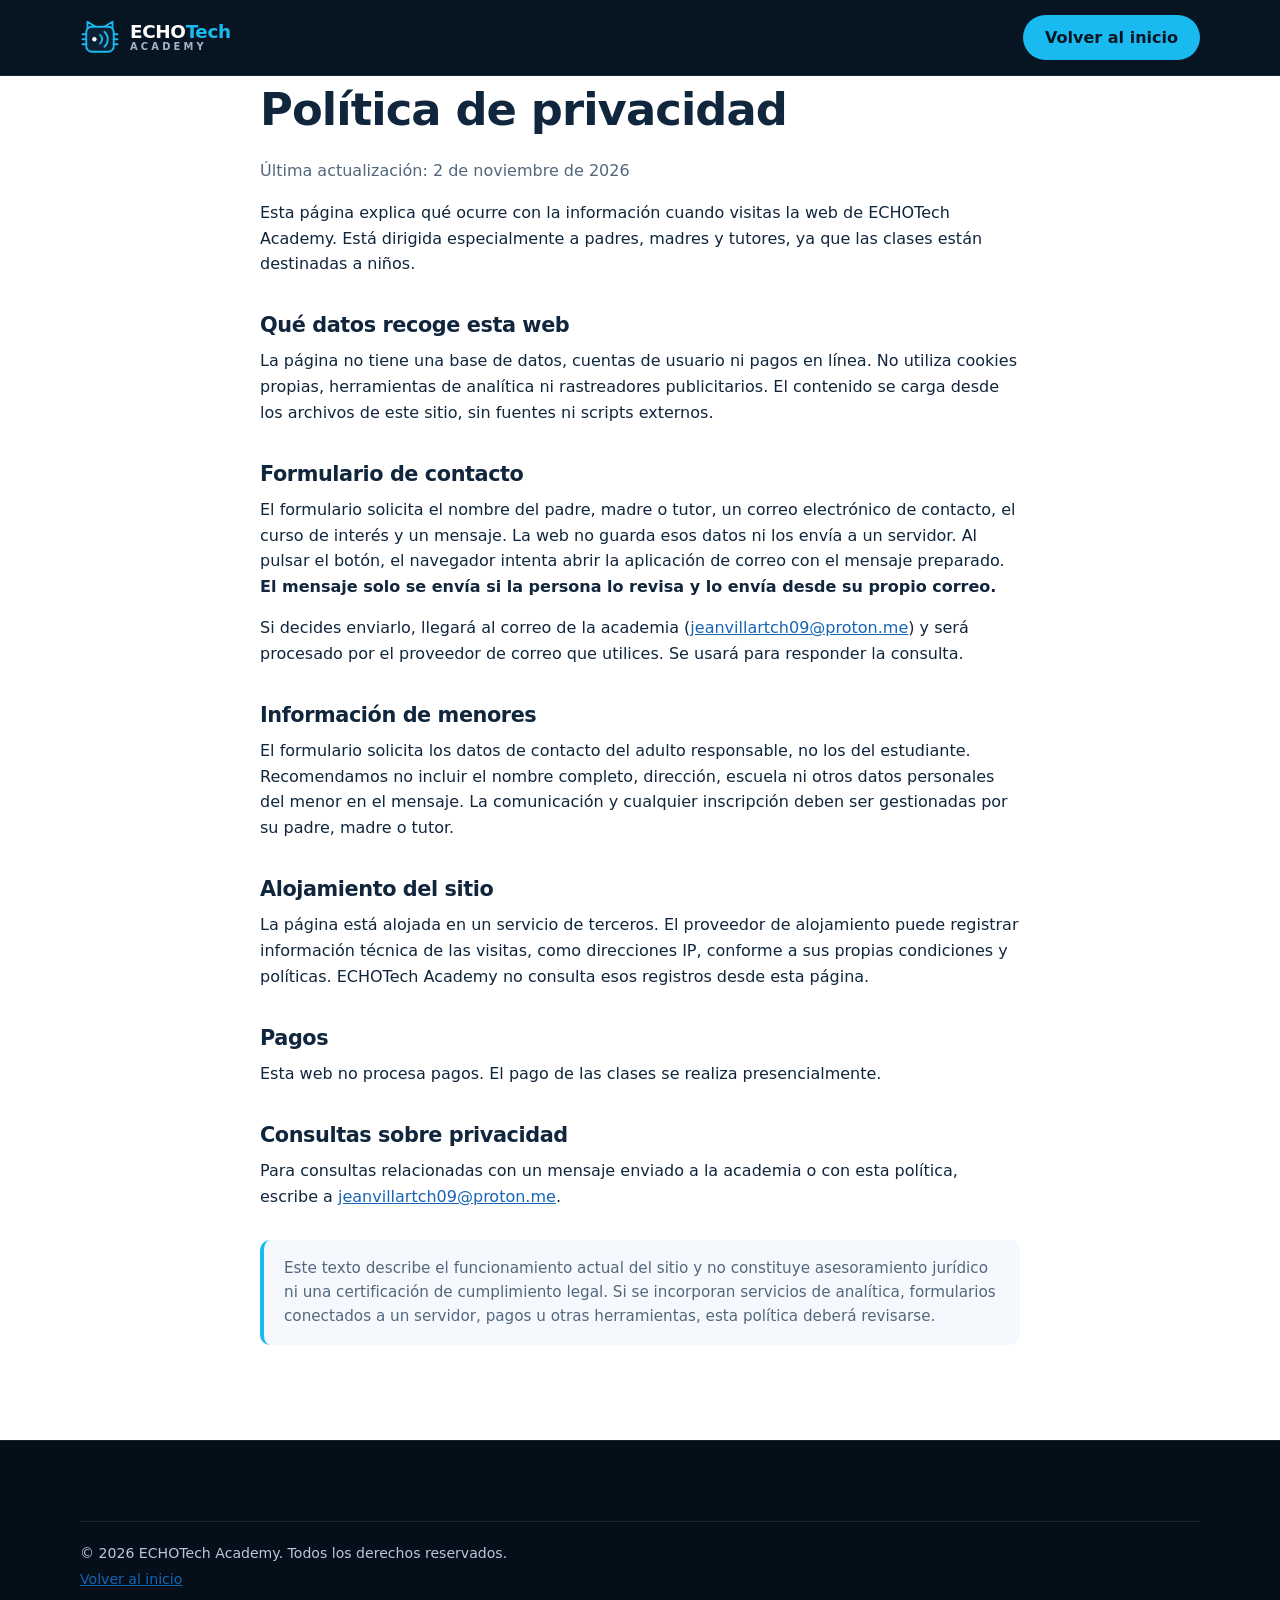
==== commit 9b8c9fa5: "Apply security policy and remove inline scripts and styles" ====
--- a/politica-privacidad.html
+++ b/politica-privacidad.html
@@ -4,20 +4,14 @@
   <meta charset="utf-8">
   <meta name="viewport" content="width=device-width, initial-scale=1">
   <meta name="theme-color" content="#071523">
+  <meta http-equiv="Content-Security-Policy" content="default-src 'self'; base-uri 'self'; object-src 'none'; script-src 'self'; style-src 'self'; img-src 'self'; font-src 'self'; connect-src 'self'; form-action 'self' mailto:; upgrade-insecure-requests">
+  <meta name="referrer" content="strict-origin-when-cross-origin">
+  <meta http-equiv="Permissions-Policy" content="camera=(), microphone=(), geolocation=()">
   <meta name="description" content="Información sobre los datos que utiliza la página web de ECHOTech Academy.">
   <title>Política de privacidad | ECHOTech Academy</title>
   <link rel="icon" type="image/svg+xml" href="favicon.svg">
   <link rel="apple-touch-icon" href="apple-touch-icon.png">
   <link rel="stylesheet" href="styles.css">
-  <style>
-    .legal { padding: 72px 0 88px; }
-    .legal h1 { margin: 12px 0 8px; font-size: clamp(2.2rem, 5vw, 3.4rem); }
-    .legal h2 { margin: 34px 0 10px; font-size: 1.35rem; }
-    .legal p { max-width: 760px; color: var(--muted); }
-    .legal-date { font-size: .9rem; margin-bottom: 30px; }
-    .legal-note { margin-top: 34px; padding: 18px; border-left: 3px solid var(--cyan); background: #eaf5fb; border-radius: 0 12px 12px 0; }
-    .legal-header { position: static; height: auto; padding: 14px 0; }
-  </style>
 </head>
 <body>
   <a class="skip-link" href="#contenido">Saltar al contenido</a>
@@ -62,15 +56,13 @@
     </div>
   </main>
 
-  <footer class="site-footer">
-    <div class="container footer-bottom" style="margin-top:0;border-top:0;padding-top:0">
+  <footer class="site-footer legal-footer">
+    <div class="container footer-bottom legal-footer-bottom">
       <p>© <span id="year">2026</span> ECHOTech Academy. Todos los derechos reservados.</p>
-      <p><a href="index.html" style="color:#d6e4f0">Volver al inicio</a></p>
+      <p><a href="index.html" class="footer-privacy-link">Volver al inicio</a></p>
     </div>
   </footer>
-  <script>
-    var year = document.getElementById("year");
-    if (year) year.textContent = String(new Date().getFullYear());
-  </script>
+  <script src="config.js"></script>
+  <script src="main.js"></script>
 </body>
 </html>
--- a/styles.css
+++ b/styles.css
@@ -1272,3 +1272,78 @@
     transform: none;
   }
 }
+
+
+/* Equipo de ECHOTech Academy ----------------------------- */
+.team-section {
+  margin-top: 48px;
+  padding-top: 40px;
+  border-top: 1px solid rgba(255, 255, 255, 0.14);
+}
+
+.team-heading {
+  max-width: 620px;
+  margin-bottom: 24px;
+}
+
+.team-heading .eyebrow {
+  margin-bottom: 10px;
+}
+
+.team-heading h3 {
+  margin-bottom: 10px;
+  font-size: clamp(1.45rem, 4vw, 2rem);
+  font-weight: 800;
+}
+
+.team-heading > p {
+  color: #b8c9da;
+}
+
+.team-grid {
+  display: grid;
+  gap: 16px;
+  grid-template-columns: repeat(auto-fit, minmax(min(100%, 260px), 1fr));
+}
+
+.team-card {
+  position: relative;
+  min-width: 0;
+  padding: 26px;
+  overflow: hidden;
+  background: linear-gradient(145deg, #102b45, #0c2034);
+  border: 1px solid rgba(25, 186, 240, 0.22);
+  border-radius: var(--radius);
+}
+
+.team-number {
+  position: absolute;
+  top: 14px;
+  right: 18px;
+  color: rgba(25, 186, 240, 0.22);
+  font-size: 2.4rem;
+  font-weight: 800;
+  line-height: 1;
+}
+
+.team-role {
+  margin-bottom: 10px;
+  color: var(--cyan);
+  font-size: 0.78rem;
+  font-weight: 800;
+  letter-spacing: 0.1em;
+  text-transform: uppercase;
+}
+
+.team-card h4 {
+  max-width: 280px;
+  margin: 0 0 10px;
+  font-size: 1.2rem;
+  line-height: 1.25;
+}
+
+.team-card > p:last-child {
+  margin: 0;
+  color: #b8c9da;
+  font-size: 0.96rem;
+}
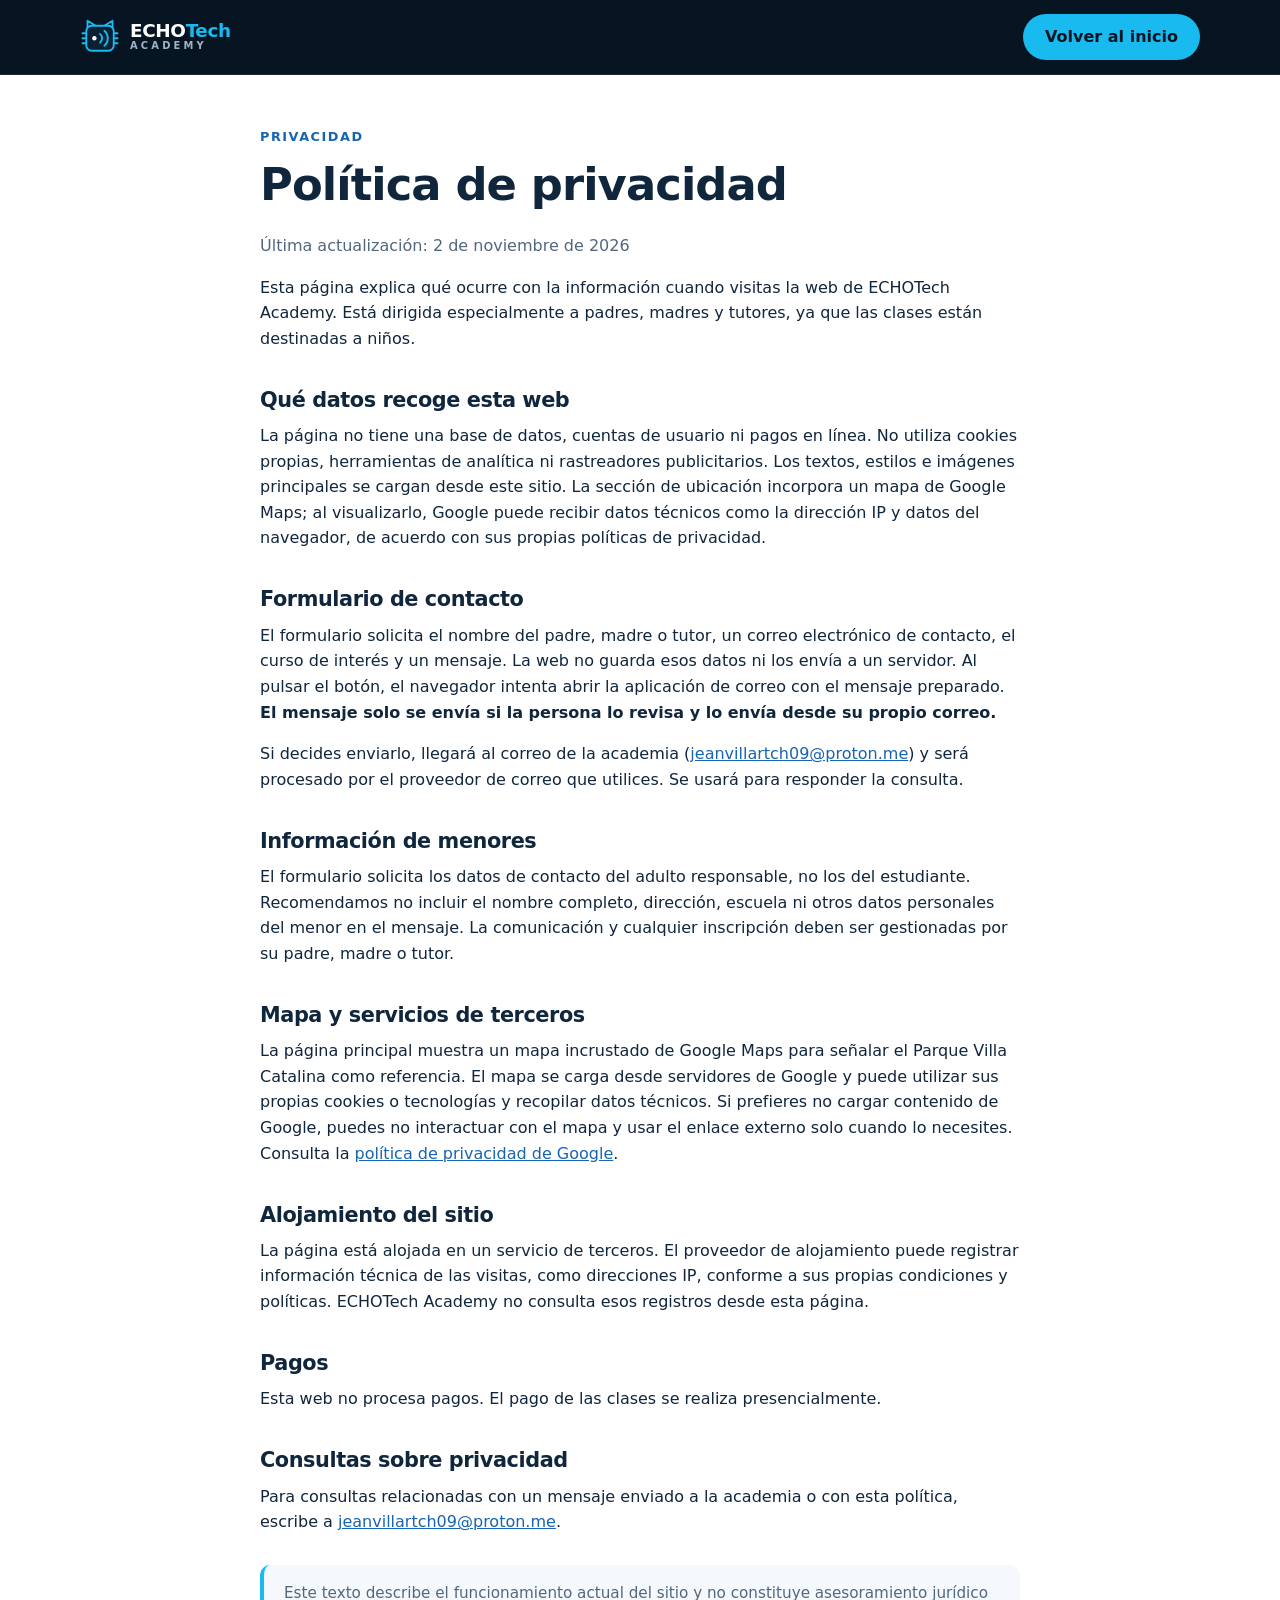
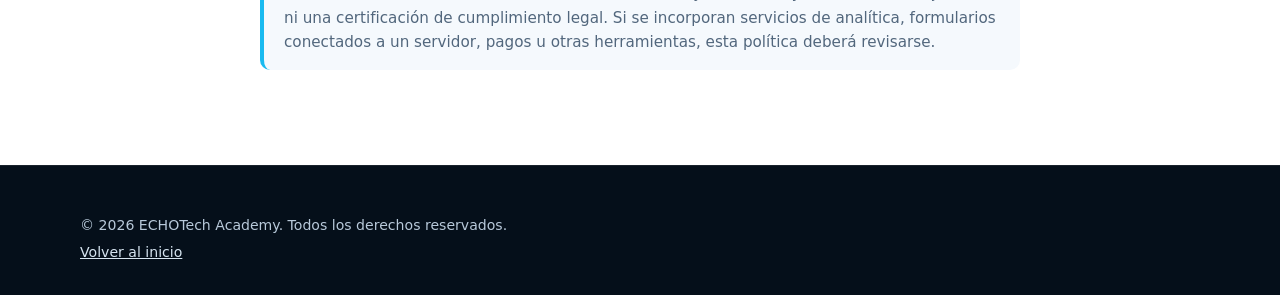
==== commit ab3deb34: "Disclose Google Maps third-party content in privacy policy" ====
--- a/politica-privacidad.html
+++ b/politica-privacidad.html
@@ -34,7 +34,7 @@
       <p>Esta página explica qué ocurre con la información cuando visitas la web de ECHOTech Academy. Está dirigida especialmente a padres, madres y tutores, ya que las clases están destinadas a niños.</p>
 
       <h2>Qué datos recoge esta web</h2>
-      <p>La página no tiene una base de datos, cuentas de usuario ni pagos en línea. No utiliza cookies propias, herramientas de analítica ni rastreadores publicitarios. El contenido se carga desde los archivos de este sitio, sin fuentes ni scripts externos.</p>
+      <p>La página no tiene una base de datos, cuentas de usuario ni pagos en línea. No utiliza cookies propias, herramientas de analítica ni rastreadores publicitarios. Los textos, estilos e imágenes principales se cargan desde este sitio. La sección de ubicación incorpora un mapa de Google Maps; al visualizarlo, Google puede recibir datos técnicos como la dirección IP y datos del navegador, de acuerdo con sus propias políticas de privacidad.</p>
 
       <h2>Formulario de contacto</h2>
       <p>El formulario solicita el nombre del padre, madre o tutor, un correo electrónico de contacto, el curso de interés y un mensaje. La web no guarda esos datos ni los envía a un servidor. Al pulsar el botón, el navegador intenta abrir la aplicación de correo con el mensaje preparado. <strong>El mensaje solo se envía si la persona lo revisa y lo envía desde su propio correo.</strong></p>
@@ -42,6 +42,9 @@
 
       <h2>Información de menores</h2>
       <p>El formulario solicita los datos de contacto del adulto responsable, no los del estudiante. Recomendamos no incluir el nombre completo, dirección, escuela ni otros datos personales del menor en el mensaje. La comunicación y cualquier inscripción deben ser gestionadas por su padre, madre o tutor.</p>
+
+      <h2>Mapa y servicios de terceros</h2>
+      <p>La página principal muestra un mapa incrustado de Google Maps para señalar el Parque Villa Catalina como referencia. El mapa se carga desde servidores de Google y puede utilizar sus propias cookies o tecnologías y recopilar datos técnicos. Si prefieres no cargar contenido de Google, puedes no interactuar con el mapa y usar el enlace externo solo cuando lo necesites. Consulta la <a href="https://policies.google.com/privacy" target="_blank" rel="noopener noreferrer">política de privacidad de Google</a>.</p>
 
       <h2>Alojamiento del sitio</h2>
       <p>La página está alojada en un servicio de terceros. El proveedor de alojamiento puede registrar información técnica de las visitas, como direcciones IP, conforme a sus propias condiciones y políticas. ECHOTech Academy no consulta esos registros desde esta página.</p>
--- a/styles.css
+++ b/styles.css
@@ -1347,3 +1347,483 @@
   color: #b8c9da;
   font-size: 0.96rem;
 }
+
+
+/* Seguridad y presentación de páginas legales */
+.legal-header {
+  position: static;
+  height: auto;
+  padding: 14px 0;
+}
+
+.legal-footer-bottom {
+  margin-top: 0;
+  padding-top: 0;
+  border-top: 0;
+}
+
+.footer-privacy-link {
+  color: #d6e4f0;
+}
+
+
+/* Esquemas de ejemplo: galería técnica con trazos animados */
+.schematics-section {
+  position: relative;
+  overflow: hidden;
+  color: #edf7ff;
+  background:
+    radial-gradient(ellipse at 85% 12%, rgba(25, 186, 240, 0.13), transparent 34%),
+    linear-gradient(180deg, #071523 0%, #091b2b 100%);
+}
+
+.schematics-section::before {
+  content: "";
+  position: absolute;
+  inset: 0;
+  pointer-events: none;
+  opacity: 0.16;
+  background-image: linear-gradient(rgba(105, 177, 215, 0.12) 1px, transparent 1px), linear-gradient(90deg, rgba(105, 177, 215, 0.12) 1px, transparent 1px);
+  background-size: 42px 42px;
+  mask-image: linear-gradient(to bottom, transparent, #000 15%, #000 85%, transparent);
+}
+
+.schematics-section > .container {
+  position: relative;
+  z-index: 1;
+}
+
+.schematics-intro {
+  max-width: 720px;
+  margin: 0 auto 58px;
+  text-align: center;
+}
+
+.schematics-intro h2 {
+  margin: 12px 0;
+  font-size: clamp(2rem, 5vw, 3.4rem);
+  letter-spacing: -0.045em;
+}
+
+.schematics-intro > p {
+  max-width: 600px;
+  margin: 0 auto;
+  color: #b8c9da;
+  font-size: 1.05rem;
+}
+
+.schematics-caption {
+  display: inline-flex;
+  align-items: center;
+  gap: 9px;
+  margin-top: 24px;
+  color: #8eaabd;
+  font-size: 0.78rem;
+  letter-spacing: 0.06em;
+  text-transform: uppercase;
+}
+
+.live-dot {
+  width: 7px;
+  height: 7px;
+  border-radius: 50%;
+  background: var(--cyan);
+  box-shadow: 0 0 14px rgba(25, 186, 240, 0.9);
+}
+
+.schematic-list {
+  display: grid;
+  gap: 24px;
+}
+
+.schematic-card {
+  display: grid;
+  gap: 24px;
+  align-items: center;
+  padding: clamp(20px, 4vw, 38px);
+  overflow: hidden;
+  background: linear-gradient(120deg, rgba(16, 43, 69, 0.92), rgba(8, 25, 41, 0.94));
+  border: 1px solid rgba(117, 190, 225, 0.17);
+  border-radius: 22px;
+  box-shadow: 0 24px 70px rgba(0, 0, 0, 0.16);
+}
+
+.schematic-copy {
+  max-width: 420px;
+}
+
+.schematic-index {
+  color: var(--cyan);
+  font-size: 0.72rem;
+  font-weight: 800;
+  letter-spacing: 0.13em;
+}
+
+.schematic-copy h3 {
+  margin: 13px 0 10px;
+  color: #f4faff;
+  font-size: clamp(1.45rem, 3vw, 2rem);
+  line-height: 1.15;
+}
+
+.schematic-copy p {
+  margin: 0;
+  color: #b8c9da;
+  line-height: 1.7;
+}
+
+.schematic-tag {
+  display: inline-flex;
+  margin-top: 20px;
+  padding: 7px 11px;
+  color: #a8eaff;
+  background: rgba(25, 186, 240, 0.09);
+  border: 1px solid rgba(25, 186, 240, 0.22);
+  border-radius: 999px;
+  font-size: 0.75rem;
+  font-weight: 700;
+}
+
+.schematic-canvas {
+  position: relative;
+  display: grid;
+  min-width: 0;
+  min-height: 220px;
+  place-items: center;
+  overflow: hidden;
+  background: radial-gradient(ellipse at center, rgba(25, 186, 240, 0.08), transparent 68%);
+  border: 1px solid rgba(117, 190, 225, 0.12);
+  border-radius: 16px;
+}
+
+.schematic-canvas svg {
+  position: relative;
+  z-index: 1;
+  display: block;
+  width: 100%;
+  max-height: 280px;
+  overflow: visible;
+}
+
+.schematic-canvas svg text {
+  fill: #c8e5f5;
+  font-family: inherit;
+  font-size: 12px;
+  font-weight: 700;
+}
+
+.schematic-canvas svg .svg-note {
+  fill: #7295aa;
+  font-size: 9px;
+  font-weight: 500;
+}
+
+.schematic-canvas .draw-line {
+  fill: none;
+  stroke: #35c6f2;
+  stroke-width: 2.2;
+  stroke-linecap: round;
+  stroke-linejoin: round;
+  stroke-dasharray: 1;
+  stroke-dashoffset: 1;
+  transition: stroke-dashoffset 1.25s cubic-bezier(0.22, 1, 0.36, 1);
+}
+
+.schematic-card.is-visible .draw-line {
+  stroke-dashoffset: 0;
+}
+
+.schematic-canvas .schematic-node {
+  fill: #071523;
+  stroke: #8ce5ff;
+  stroke-width: 2;
+}
+
+.canvas-glow {
+  position: absolute;
+  inset: auto 12% 8px;
+  height: 22px;
+  background: rgba(25, 186, 240, 0.18);
+  filter: blur(24px);
+  border-radius: 50%;
+}
+
+.schematics-footnote {
+  max-width: 760px;
+  margin: 28px auto 0;
+  color: #809db0;
+  font-size: 0.84rem;
+  text-align: center;
+}
+
+@media (min-width: 900px) {
+  .schematic-card {
+    grid-template-columns: minmax(230px, 0.72fr) minmax(0, 1.28fr);
+    gap: 42px;
+    min-height: 330px;
+  }
+
+  .schematic-card-reverse .schematic-copy {
+    order: 2;
+  }
+
+  .schematic-card-reverse .schematic-canvas {
+    order: 1;
+  }
+
+  .schematic-canvas {
+    min-height: 260px;
+  }
+}
+
+@media (max-width: 480px) {
+  .schematic-canvas {
+    min-height: 170px;
+  }
+
+  .schematic-canvas svg text {
+    font-size: 11px;
+  }
+
+  .schematic-canvas svg .svg-note {
+    font-size: 8px;
+  }
+}
+
+@media (prefers-reduced-motion: reduce) {
+  .schematic-canvas .draw-line {
+    stroke-dashoffset: 0;
+    transition: none;
+  }
+}
+
+
+/* Experiencia cercana: más calidez, aire y legibilidad */
+.welcome {
+  position: relative;
+  overflow: hidden;
+  background:
+    radial-gradient(circle at 8% 18%, rgba(25,186,240,.10), transparent 28rem),
+    #f7fbff;
+}
+.welcome-intro {
+  max-width: 760px;
+  margin: 0 auto 34px;
+  text-align: center;
+}
+.welcome-intro h2 {
+  max-width: 680px;
+  margin: 0 auto 16px;
+  color: var(--night);
+  font-size: clamp(2rem, 5vw, 2.8rem);
+  letter-spacing: -.04em;
+}
+.welcome-intro > p {
+  max-width: 680px;
+  margin: 0 auto;
+  color: #536a7e;
+  font-size: 1.08rem;
+  line-height: 1.8;
+}
+.welcome-grid {
+  display: grid;
+  grid-template-columns: repeat(auto-fit, minmax(min(100%, 230px), 1fr));
+  gap: 18px;
+}
+.welcome-card {
+  padding: 28px;
+  background: rgba(255,255,255,.92);
+  border: 1px solid #e0ebf4;
+  border-radius: 20px;
+  box-shadow: 0 12px 34px rgba(16,38,61,.06);
+  transition: transform .22s ease, box-shadow .22s ease;
+}
+.welcome-card:hover {
+  transform: translateY(-4px);
+  box-shadow: 0 18px 42px rgba(16,38,61,.10);
+}
+.welcome-symbol {
+  display: inline-grid;
+  width: 42px;
+  height: 42px;
+  margin-bottom: 18px;
+  place-items: center;
+  color: #075b82;
+  background: #dff5ff;
+  border-radius: 14px;
+  font-size: .8rem;
+  font-weight: 850;
+  letter-spacing: .06em;
+}
+.welcome-card h3 {
+  margin-bottom: 9px;
+  color: var(--night);
+  font-size: 1.2rem;
+}
+.welcome-card p {
+  margin: 0;
+  color: #536a7e;
+  line-height: 1.75;
+}
+.hero-tagline {
+  max-width: 620px;
+  text-wrap: balance;
+}
+.hero-desc {
+  max-width: 590px;
+  line-height: 1.8;
+}
+.course-card,
+.team-card,
+.price-card,
+.form-card {
+  transition: transform .22s ease, box-shadow .22s ease;
+}
+.course-card:hover,
+.team-card:hover,
+.price-card:hover,
+.form-card:hover {
+  transform: translateY(-3px);
+}
+.section-head p,
+.about .section-head p,
+.contact-text > p {
+  line-height: 1.8;
+}
+@media (max-width: 600px) {
+  .section { padding: 58px 0; }
+  .welcome-card { padding: 23px; }
+  .welcome-intro { margin-bottom: 28px; text-align: left; }
+}
+@media (prefers-reduced-motion: reduce) {
+  .welcome-card,
+  .course-card,
+  .team-card,
+  .price-card,
+  .form-card { transition: none; }
+  .welcome-card:hover,
+  .course-card:hover,
+  .team-card:hover,
+  .price-card:hover,
+  .form-card:hover { transform: none; }
+}
+
+
+/* Contacto directo */
+.contact-email-line {
+  margin-top: 1.25rem;
+  padding: 1rem 1.1rem;
+  border: 1px solid rgba(255,255,255,.18);
+  border-radius: 14px;
+  background: rgba(255,255,255,.06);
+  overflow-wrap: anywhere;
+}
+.contact-email-line a,
+.footer-links a[href^="mailto:"] {
+  color: #8bdcff;
+  font-weight: 700;
+  text-decoration: underline;
+  text-underline-offset: 3px;
+}
+.contact-email-line a:hover,
+.footer-links a[href^="mailto:"]:hover {
+  color: #fff;
+}
+
+
+/* Materiales y ubicación de referencia */
+.location-section {
+  background: linear-gradient(180deg, #f7fbff 0%, #ffffff 100%);
+}
+.location-card {
+  overflow: hidden;
+  border: 1px solid #dce8f2;
+  border-radius: 22px;
+  background: #fff;
+  box-shadow: 0 16px 42px rgba(16,38,61,.08);
+}
+.location-map {
+  position: relative;
+  width: 100%;
+  aspect-ratio: 16 / 7;
+  min-height: 260px;
+  background: #e8f0f5;
+}
+.location-map iframe {
+  display: block;
+  width: 100%;
+  height: 100%;
+  min-height: 260px;
+  border: 0;
+}
+.location-details {
+  display: flex;
+  align-items: flex-start;
+  gap: 18px;
+  padding: 25px 28px 29px;
+}
+.location-pin {
+  display: grid;
+  flex: 0 0 44px;
+  width: 44px;
+  height: 44px;
+  place-items: center;
+  color: #075b82;
+  background: #dff5ff;
+  border-radius: 14px;
+  font-size: 1.6rem;
+}
+.location-details h3 {
+  margin: 0 0 5px;
+  color: var(--night);
+  font-size: 1.25rem;
+}
+.location-details p {
+  margin: 0 0 10px;
+  color: #536a7e;
+  line-height: 1.65;
+}
+.location-details .location-note {
+  margin: 8px 0 18px;
+  font-size: .92rem;
+}
+@media (max-width: 600px) {
+  .location-map { aspect-ratio: 4 / 3; min-height: 230px; }
+  .location-details { padding: 21px; gap: 13px; }
+}
+
+
+/* Mapa: tamaño explícito para evitar que el iframe colapse */
+.location-map {
+  position: relative;
+  display: block;
+  width: 100%;
+  min-height: 420px;
+  height: 420px;
+  aspect-ratio: auto;
+  overflow: hidden;
+  background: #e8f0f5;
+}
+.location-map iframe {
+  display: block;
+  width: 100%;
+  height: 420px;
+  min-height: 420px;
+  border: 0;
+}
+.map-fallback {
+  margin: 12px 0 0;
+  color: #536a7e;
+  font-size: .9rem;
+  line-height: 1.5;
+}
+@media (max-width: 600px) {
+  .location-map {
+    height: 360px;
+    min-height: 360px;
+  }
+  .location-map iframe {
+    height: 360px;
+    min-height: 360px;
+  }
+}
